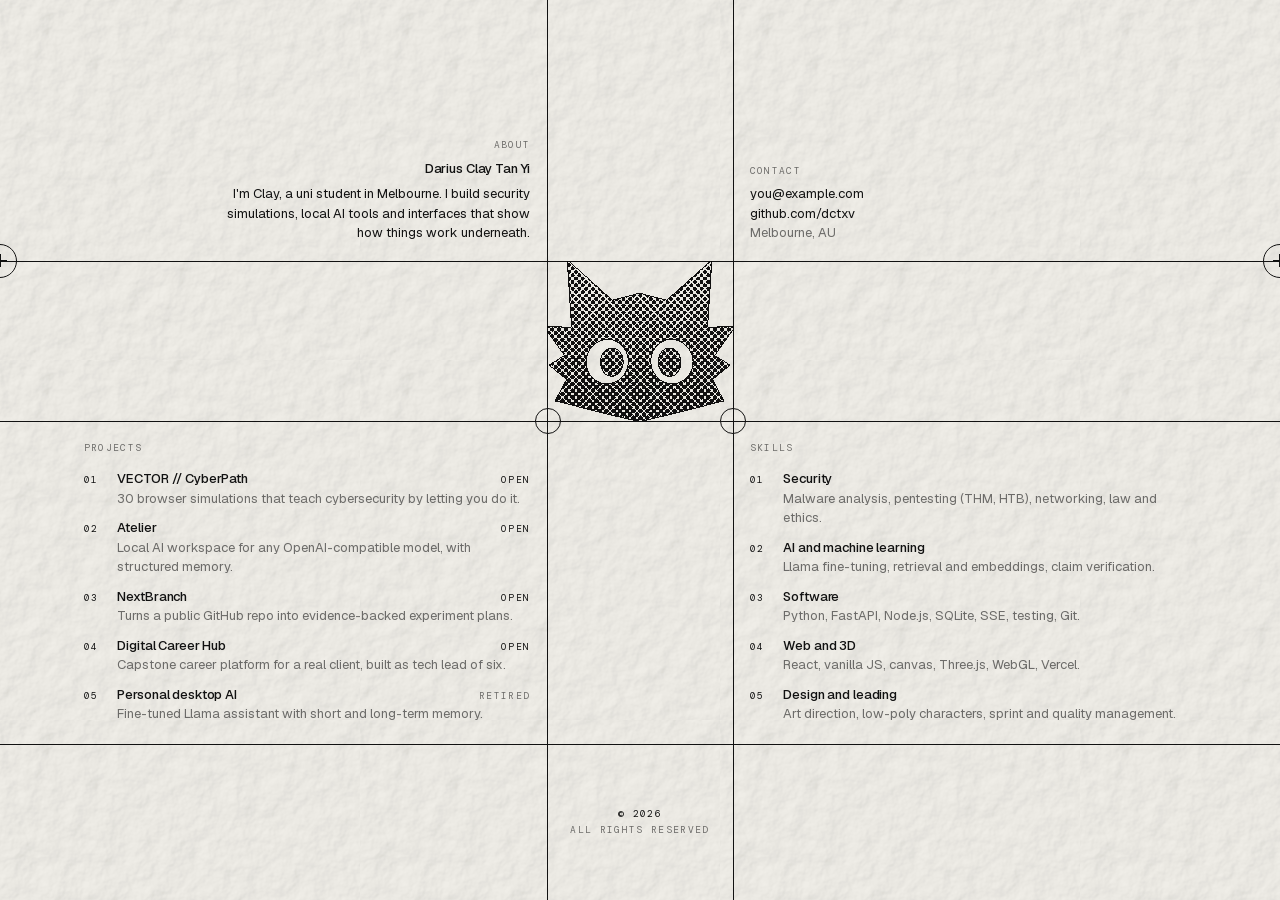
==== index.html @ ef02296e "Print Urchi as a flat halftone Swaps the worn ink filter for a 45 degree dot screen fixed to the pap" ====
<!doctype html>
<html lang="en">
<head>
  <meta charset="utf-8">
  <meta name="viewport" content="width=device-width, initial-scale=1">
  <title>Clay Tan / Index</title>
  <meta name="description" content="Darius Clay Tan Yi. Uni student in Melbourne building security simulations, local AI tools and interfaces.">
  <meta name="theme-color" content="#f1efe9">
  <link rel="icon" href="data:image/svg+xml,%3Csvg xmlns='http://www.w3.org/2000/svg' viewBox='0 0 32 32'%3E%3Crect width='32' height='32' fill='%23f1efe9'/%3E%3Ccircle cx='16' cy='16' r='9' fill='none' stroke='%23111' stroke-width='1.5'/%3E%3Cpath d='M16 2v28M2 16h28' stroke='%23111' stroke-width='1.5'/%3E%3C/svg%3E">
  <link rel="preload" href="assets/fonts/geist.woff2" as="font" type="font/woff2" crossorigin>
  <link rel="preload" href="assets/fonts/dm-mono-400.woff2" as="font" type="font/woff2" crossorigin>
  <link rel="stylesheet" href="styles.css">
  <script src="main.js" defer></script>
  <script src="urchi.js" type="module"></script>
</head>
<body>
  <main class="sheet">

    <!-- Hairlines and markers, mirrored around the centre column -->
    <div class="ln ln-v v1" aria-hidden="true"></div>
    <div class="ln ln-v v2" aria-hidden="true"></div>
    <div class="ln ln-h h1" aria-hidden="true"></div>
    <div class="ln ln-h h2" aria-hidden="true"></div>
    <div class="ln ln-h h3" aria-hidden="true"></div>
    <span class="mk mk-p p1" aria-hidden="true"></span>
    <span class="mk mk-p p2" aria-hidden="true"></span>
    <span class="mk mk-x x1" aria-hidden="true"></span>
    <span class="mk mk-x x2" aria-hidden="true"></span>

    <header class="cell top-l">
      <p class="lbl dim">About</p>
      <h1 class="name">Darius Clay Tan Yi</h1>
      <!-- PLACEHOLDER COPY: replace with the final intro -->
      <p class="text">I'm Clay, a uni student in Melbourne. I build security simulations, local AI tools and interfaces that show how things work underneath.</p>
    </header>

    <nav class="cell top-r" aria-label="Contact">
      <p class="lbl dim">Contact</p>
      <ul>
        <!-- PLACEHOLDER: swap in your public email -->
        <li><a href="mailto:you@example.com" data-target="MAIL_TO">you@example.com</a></li>
        <li><a href="https://github.com/dctxv" target="_blank" rel="noopener" data-target="OPEN_LINK">github.com/dctxv</a></li>
        <li class="dim">Melbourne, AU</li>
      </ul>
    </nav>

    <!-- Urchi is drawn into .head by urchi.js -->
    <figure class="cell fig">
      <div class="frame"><div class="head"></div></div>
    </figure>

    <section class="cell list projects" aria-labelledby="projects-h">
      <h2 class="lbl dim" id="projects-h">Projects</h2>
      <ol>
        <!-- Links are placeholders until each project has its own URL -->
        <li class="row" data-target="TARGET_01">
          <span class="lbl">01</span>
          <div>
            <p class="row-title">VECTOR // CyberPath <a class="lbl open" href="https://github.com/dctxv" target="_blank" rel="noopener" data-target="OPEN_LINK">Open<span class="sr"> VECTOR // CyberPath</span></a></p>
            <p class="dim">30 browser simulations that teach cybersecurity by letting you do it.</p>
          </div>
        </li>
        <li class="row" data-target="TARGET_02">
          <span class="lbl">02</span>
          <div>
            <p class="row-title">Atelier <a class="lbl open" href="https://github.com/dctxv" target="_blank" rel="noopener" data-target="OPEN_LINK">Open<span class="sr"> Atelier</span></a></p>
            <p class="dim">Local AI workspace for any OpenAI-compatible model, with structured memory.</p>
          </div>
        </li>
        <li class="row" data-target="TARGET_03">
          <span class="lbl">03</span>
          <div>
            <p class="row-title">NextBranch <a class="lbl open" href="https://github.com/dctxv" target="_blank" rel="noopener" data-target="OPEN_LINK">Open<span class="sr"> NextBranch</span></a></p>
            <p class="dim">Turns a public GitHub repo into evidence-backed experiment plans.</p>
          </div>
        </li>
        <li class="row" data-target="TARGET_04">
          <span class="lbl">04</span>
          <div>
            <p class="row-title">Digital Career Hub <a class="lbl open" href="https://github.com/dctxv" target="_blank" rel="noopener" data-target="OPEN_LINK">Open<span class="sr"> Digital Career Hub</span></a></p>
            <p class="dim">Capstone career platform for a real client, built as tech lead of six.</p>
          </div>
        </li>
        <li class="row" data-target="TARGET_05">
          <span class="lbl">05</span>
          <div>
            <p class="row-title">Personal desktop AI <span class="lbl open dim">Retired</span></p>
            <p class="dim">Fine-tuned Llama assistant with short and long-term memory.</p>
          </div>
        </li>
      </ol>
    </section>

    <section class="cell list skills" aria-labelledby="skills-h">
      <h2 class="lbl dim" id="skills-h">Skills</h2>
      <ol>
        <li class="row"><span class="lbl">01</span><div><p class="row-title">Security</p><p class="dim">Malware analysis, pentesting (THM, HTB), networking, law and ethics.</p></div></li>
        <li class="row"><span class="lbl">02</span><div><p class="row-title">AI and machine learning</p><p class="dim">Llama fine-tuning, retrieval and embeddings, claim verification.</p></div></li>
        <li class="row"><span class="lbl">03</span><div><p class="row-title">Software</p><p class="dim">Python, FastAPI, Node.js, SQLite, SSE, testing, Git.</p></div></li>
        <li class="row"><span class="lbl">04</span><div><p class="row-title">Web and 3D</p><p class="dim">React, vanilla JS, canvas, Three.js, WebGL, Vercel.</p></div></li>
        <li class="row"><span class="lbl">05</span><div><p class="row-title">Design and leading</p><p class="dim">Art direction, low-poly characters, sprint and quality management.</p></div></li>
      </ol>
    </section>

    <footer class="cell foot">
      <p class="lbl">&copy; 2026</p>
      <p class="lbl dim">All rights reserved</p>
    </footer>

  </main>
</body>
</html>
---- styles.css ----
/* Clay Tan / Index. One page, one grid. */

/* Self-hosted, latin subset. Geist is variable, one file covers 400 to 600. */
@font-face {
  font-family: "Geist";
  src: url("assets/fonts/geist.woff2") format("woff2");
  font-weight: 100 900;
  font-display: swap;
}
@font-face {
  font-family: "DM Mono";
  src: url("assets/fonts/dm-mono-400.woff2") format("woff2");
  font-weight: 400;
  font-display: swap;
}

:root {
  --paper: #f1efe9;
  --ink: #111;
  --ink-dim: rgba(17, 17, 17, .58);
  --ink-faint: rgba(17, 17, 17, .3);
  --mono: "DM Mono", ui-monospace, "SFMono-Regular", Menlo, monospace;
  --sans: "Geist", system-ui, -apple-system, "Segoe UI", sans-serif;
  --pad: clamp(14px, 1.3vw, 22px);
  --draw: 600ms;

  /* Paper texture, all generated SVG noise. No image files. */
  --grain: url("data:image/svg+xml,%3Csvg xmlns='http://www.w3.org/2000/svg' width='220' height='220'%3E%3Cfilter id='g'%3E%3CfeTurbulence type='fractalNoise' baseFrequency='.9' numOctaves='2' stitchTiles='stitch'/%3E%3CfeColorMatrix values='0 0 0 0 0 0 0 0 0 0 0 0 0 0 0 1.5 0 0 0 -.6'/%3E%3C/filter%3E%3Crect width='100%25' height='100%25' filter='url(%23g)'/%3E%3C/svg%3E");
  --tooth: url("data:image/svg+xml,%3Csvg xmlns='http://www.w3.org/2000/svg' width='360' height='360'%3E%3Cfilter id='t'%3E%3CfeTurbulence type='fractalNoise' baseFrequency='.045' numOctaves='4' stitchTiles='stitch'/%3E%3CfeDiffuseLighting lighting-color='%23fff' surfaceScale='2.4'%3E%3CfeDistantLight azimuth='225' elevation='58'/%3E%3C/feDiffuseLighting%3E%3C/filter%3E%3Crect width='100%25' height='100%25' filter='url(%23t)'/%3E%3C/svg%3E");
}

*, *::before, *::after { box-sizing: border-box; }
html { -webkit-text-size-adjust: 100%; }
body {
  margin: 0;
  background: var(--paper);
  color: var(--ink);
  font: 400 13px/1.45 var(--sans);
  -webkit-font-smoothing: antialiased;
}
body::before {
  content: "";
  position: fixed;
  inset: 0;
  z-index: 60;
  pointer-events: none;
  background-image: var(--tooth), var(--grain);
  mix-blend-mode: multiply;
  opacity: .42;
}
h1, h2, p, dl, dd, ol, ul, figure { margin: 0; padding: 0; }
ol, ul { list-style: none; }
a { color: inherit; text-decoration: none; }
a:focus-visible { outline: 1px solid var(--ink); outline-offset: 3px; }
.sr { position: absolute; width: 1px; height: 1px; overflow: hidden; clip: rect(0 0 0 0); white-space: nowrap; }

.lbl {
  font: 400 9.5px/1.5 var(--mono);
  letter-spacing: .14em;
  text-transform: uppercase;
}
.dim { color: var(--ink-dim); }

/* ---------- the grid ----------
   Wide | narrow | wide, mirrored around the centre column. Empty paper
   above and below, the mark in the centre band, one content row. */

.sheet {
  position: relative;
  display: grid;
  grid-template-columns: 1fr .34fr 1fr;
  grid-template-rows: minmax(100px, 1fr) auto auto minmax(56px, .6fr);
  grid-template-areas:
    "top-l .    top-r"
    ".     fig  ."
    "proj  .    skills"
    ".     foot .";
  min-height: 100vh;
  min-height: 100dvh;
  overflow-x: clip;
}

.cell { position: relative; min-width: 0; padding: var(--pad); }
.top-l { grid-area: top-l; }
.top-r { grid-area: top-r; }
.fig { grid-area: fig; padding: 0; }
.projects { grid-area: proj; }
.skills { grid-area: skills; }
.foot { grid-area: foot; }

.ln { z-index: 2; pointer-events: none; background: var(--ink); }
.ln-h { grid-column: 1 / -1; height: 1px; align-self: start; transform-origin: left; }
.ln-v { grid-row: 1 / -1; width: 1px; justify-self: start; transform-origin: top; }
.v1 { grid-column: 2; }
.v2 { grid-column: 3; }
.h1 { grid-row: 2; }
.h2 { grid-row: 3; }
.h3 { grid-row: 4; }

.mk { position: relative; z-index: 3; pointer-events: none; align-self: start; }
/* Circle-plus, half off each page edge on the line above the mark */
.mk-p {
  width: 34px; height: 34px;
  margin-top: -17px;
  border: 1px solid var(--ink);
  border-radius: 50%;
  grid-row: 2;
}
.mk-p::before, .mk-p::after {
  content: "";
  position: absolute;
  inset: 0;
  margin: auto;
  background: var(--ink);
}
.mk-p::before { width: 13px; height: 1px; }
.mk-p::after { width: 1px; height: 13px; }
.p1 { grid-column: 1; justify-self: start; margin-left: -17px; }
.p2 { grid-column: 3; justify-self: end; margin-right: -17px; }
/* Crosshair circles where the line under the mark meets the centre lines */
.mk-x {
  width: 26px; height: 26px;
  margin: -13px 0 0 -12.5px;
  border: 1px solid var(--ink);
  border-radius: 50%;
  grid-row: 3;
  justify-self: start;
}
.x1 { grid-column: 2; }
.x2 { grid-column: 3; }

/* ---------- type: two sizes ---------- */

.text, .name, .top-r li, .row p { font-size: 13px; line-height: 1.5; }
.name, .row-title { font-weight: 500; letter-spacing: -.01em; }

/* ---------- top: mirrored blocks hugging the centre lines ---------- */

.top-l, .top-r { align-self: end; display: grid; gap: 6px; padding-bottom: 18px; }
.top-l { justify-items: end; text-align: right; }
.top-l .text { max-width: 34ch; }
.top-r ul { display: grid; gap: 0; }
.top-r a, .open { background: linear-gradient(currentColor, currentColor) left bottom / 0 1px no-repeat; transition: background-size .2s; }
.top-r a:hover, .open:hover { background-size: 100% 1px; }

/* ---------- Urchi ---------- */

/* .head is the head's own bounds (1012 x 871.5 mesh units): the cell itself, so the head
   touches the lines and gets cut off by them when it tilts or turns, like a print. */
.head { position: relative; aspect-ratio: 1012 / 871.5; overflow: hidden; }
.urchi {
  position: absolute;
  z-index: 3;
  left: -19.293%;
  top: -27.309%;
  width: 138.587%;
  height: 141.136%;
  pointer-events: none;
  /* Printed, not pasted: the halftone is multiplied onto the paper */
  mix-blend-mode: multiply;
}

/* ---------- projects and skills: identical structure ---------- */

.list { width: min(100%, 480px); padding-top: 20px; padding-bottom: 20px; display: grid; align-content: start; gap: 14px; }
.projects { justify-self: end; }
.skills { justify-self: start; }
.list ol { display: grid; gap: 10px; }
.row { display: grid; grid-template-columns: 2.6em 1fr; align-items: baseline; }
.row-title { display: flex; justify-content: space-between; align-items: baseline; gap: 12px; }
.open { flex: none; }

.foot { display: grid; justify-items: center; align-content: center; gap: 2px; text-align: center; }

/* ---------- motion: hairlines draw in once ---------- */

@media (prefers-reduced-motion: no-preference) {
  .ln-h { animation: draw-x var(--draw) cubic-bezier(.65, 0, .25, 1) both; }
  .ln-v { animation: draw-y var(--draw) cubic-bezier(.65, 0, .25, 1) both; }
  .h2 { animation-delay: 60ms; }
  .h3 { animation-delay: 120ms; }
  .mk { animation: fade 240ms ease-out both; animation-delay: calc(var(--draw) - 80ms); }
}
@media (prefers-reduced-motion: reduce) {
  .top-r a, .open { transition: none; }
}
@keyframes draw-x { from { transform: scaleX(0); } }
@keyframes draw-y { from { transform: scaleY(0); } }
@keyframes fade { from { opacity: 0; } }

/* ---------- custom cursor + tracking box (built in main.js) ---------- */

html.has-cursor, html.has-cursor * { cursor: none !important; }

.cur { position: fixed; inset: 0; z-index: 90; pointer-events: none; opacity: 0; }
.cur.on { opacity: 1; }
.cur-h, .cur-v { position: absolute; left: 0; top: 0; background: var(--ink-faint); }
.cur-h { width: 100%; height: 1px; }
.cur-v { width: 1px; height: 100%; }
.cur-h.lock, .cur-v.lock { background: var(--ink); }
.cur-ring {
  position: absolute;
  left: -6px; top: -6px;
  width: 13px; height: 13px;
  border: 1px solid var(--ink);
  border-radius: 50%;
}
.cur-lbl {
  position: absolute;
  left: 12px; top: 12px;
  font: 400 8.5px/1 var(--mono);
  letter-spacing: .12em;
  white-space: nowrap;
  color: var(--ink);
  padding: 3px 4px 2px;
  background: var(--paper);
}

.track {
  position: fixed;
  left: 0; top: 0;
  z-index: 80;
  pointer-events: none;
  border: 1px solid var(--ink-faint);
  opacity: 0;
}
.track.on { opacity: 1; }
.track i { position: absolute; width: 7px; height: 7px; border: 0 solid var(--ink); }
.track i:nth-of-type(1) { left: -1px; top: -1px; border-width: 1.5px 0 0 1.5px; }
.track i:nth-of-type(2) { right: -1px; top: -1px; border-width: 1.5px 1.5px 0 0; }
.track i:nth-of-type(3) { left: -1px; bottom: -1px; border-width: 0 0 1.5px 1.5px; }
.track i:nth-of-type(4) { right: -1px; bottom: -1px; border-width: 0 1.5px 1.5px 0; }
.track-lbl {
  position: absolute;
  left: -1px; bottom: 100%;
  margin-bottom: 3px;
  padding: 2px 4px 1px;
  font: 400 8.5px/1.2 var(--mono);
  letter-spacing: .12em;
  white-space: nowrap;
  background: var(--ink);
  color: var(--paper);
}
@media (prefers-reduced-motion: no-preference) {
  .track { transition: transform 170ms cubic-bezier(.3, .7, .2, 1), width 170ms cubic-bezier(.3, .7, .2, 1), height 170ms cubic-bezier(.3, .7, .2, 1), opacity 120ms; }
  .track.jump { transition: opacity 120ms; }
}

/* ---------- small screens: one column ---------- */

@media (max-width: 899px) {
  .sheet {
    grid-template-columns: 1fr;
    grid-template-rows: none;
    grid-template-areas: "top-l" "top-r" "fig" "proj" "skills" "foot";
    min-height: 0;
  }
  .ln, .mk { display: none; }
  .cell { border-bottom: 1px solid var(--ink); }
  .top-l { padding-top: 48px; justify-items: start; text-align: left; }
  .top-r { padding-top: 18px; }
  /* The centre column survives as a framed strip around Urchi */
  .frame {
    width: 56%;
    max-width: 360px;
    margin: 0 auto;
    border: solid var(--ink);
    border-width: 0 1px;
  }
  .list { width: auto; justify-self: stretch; padding-top: 24px; padding-bottom: 28px; }
  .foot { border-bottom: 0; padding: 28px var(--pad) 36px; }
}

/* ---------- short desktop screens: tighter rhythm, same layout ---------- */

@media (min-width: 900px) and (max-height: 800px) {
  .sheet { grid-template-rows: minmax(84px, 1fr) auto auto minmax(48px, .6fr); }
  .top-l, .top-r { padding-bottom: 14px; }
  .list { padding-top: 14px; padding-bottom: 14px; gap: 10px; }
  .list ol { gap: 7px; }
}
@media (min-width: 900px) and (max-width: 1199px) {
  .sheet { grid-template-columns: 1fr .29fr 1fr; }
}
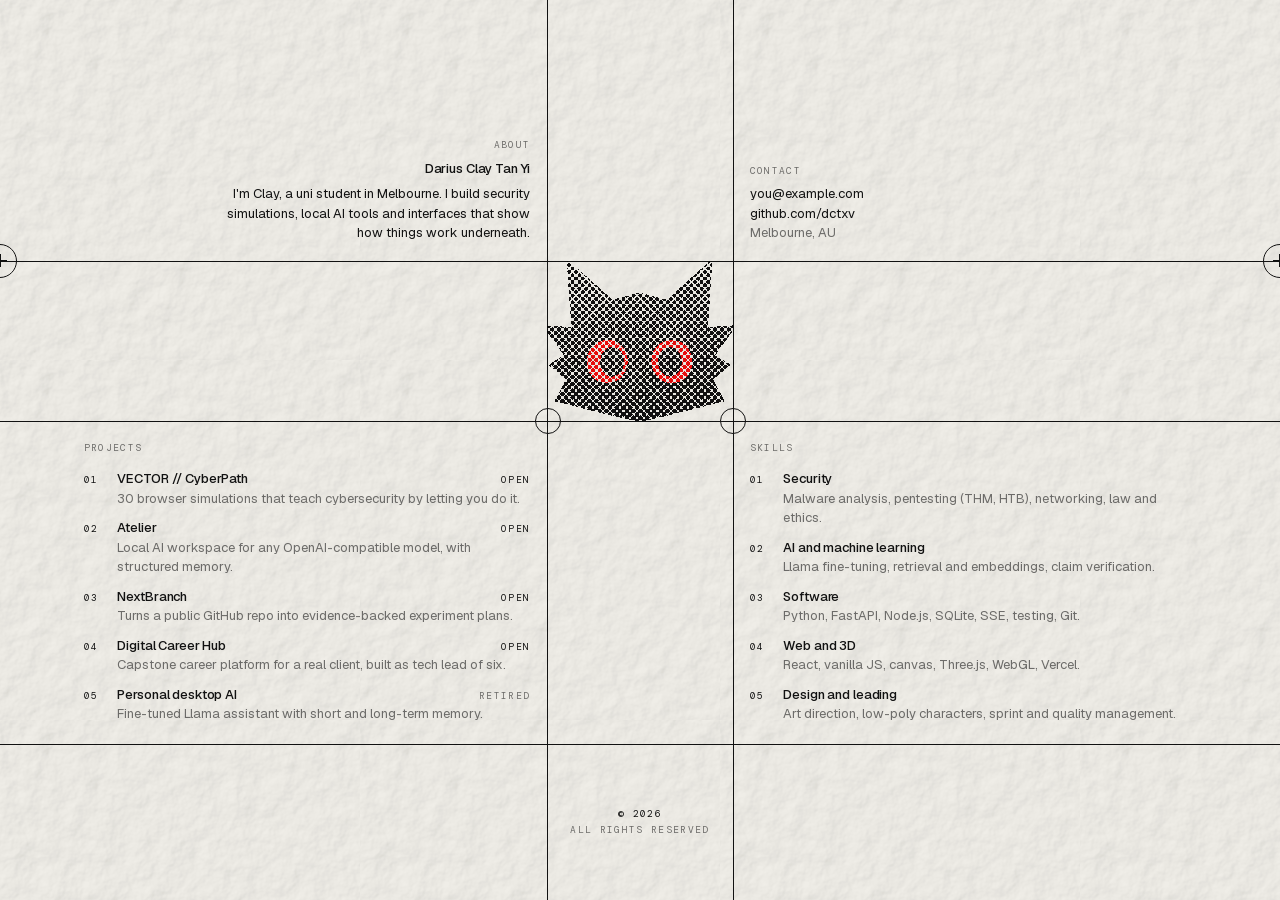
==== commit 04a812af: "Print the night edition when it is dark in Melbourne Sunrise and sunset for Melbourne decide the pri" ====
--- a/index.html
+++ b/index.html
@@ -6,6 +6,36 @@
   <title>Clay Tan / Index</title>
   <meta name="description" content="Darius Clay Tan Yi. Uni student in Melbourne building security simulations, local AI tools and interfaces.">
   <meta name="theme-color" content="#f1efe9">
+  <script>
+    // The sheet is printed where Clay lives: between sunset and sunrise in Melbourne it is the
+    // night print. ?night or ?day forces one. Runs before the stylesheet so there is no flash;
+    // main.js asks again every minute.
+    window.melbourne = function () {
+      var now = new Date(), p = {};
+      try {
+        new Intl.DateTimeFormat("en-AU", { timeZone: "Australia/Melbourne", year: "numeric", month: "numeric",
+          day: "numeric", hour: "numeric", minute: "numeric", hourCycle: "h23" })
+          .formatToParts(now).forEach(function (x) { p[x.type] = +x.value; });
+      } catch (e) {
+        p = { year: now.getFullYear(), month: now.getMonth() + 1, day: now.getDate(), hour: now.getHours(), minute: now.getMinutes() };
+      }
+      // NOAA's sunrise and sunset for -37.81, 144.96, in minutes from UTC midnight of Melbourne's date
+      var rad = Math.PI / 180, lat = -37.81 * rad, lon = 144.96, c = Math.cos, s = Math.sin;
+      var day0 = Date.UTC(p.year, p.month - 1, p.day);
+      var g = 2 * Math.PI / 365 * ((day0 - Date.UTC(p.year, 0, 0)) / 864e5 - 1);
+      var eq = 229.18 * (0.000075 + 0.001868 * c(g) - 0.032077 * s(g) - 0.014615 * c(2 * g) - 0.040849 * s(2 * g));
+      var dec = 0.006918 - 0.399912 * c(g) + 0.070257 * s(g) - 0.006758 * c(2 * g) + 0.000907 * s(2 * g)
+        - 0.002697 * c(3 * g) + 0.00148 * s(3 * g);
+      var ha = Math.acos(c(90.833 * rad) / (c(lat) * c(dec)) - Math.tan(lat) * Math.tan(dec)) / rad;
+      var mins = (now - day0) / 6e4;
+      var night = mins < 720 - 4 * (lon + ha) - eq || mins > 720 - 4 * (lon - ha) - eq;
+      if (/[?&]night\b/.test(location.search)) night = true;
+      if (/[?&]day\b/.test(location.search)) night = false;
+      var two = function (n) { return (n < 10 ? "0" : "") + n; };
+      return { night: night, time: two(p.hour % 24) + ":" + two(p.minute) };
+    };
+    document.documentElement.dataset.time = window.melbourne().night ? "night" : "day";
+  </script>
   <link rel="icon" href="data:image/svg+xml,%3Csvg xmlns='http://www.w3.org/2000/svg' viewBox='0 0 32 32'%3E%3Crect width='32' height='32' fill='%23f1efe9'/%3E%3Ccircle cx='16' cy='16' r='9' fill='none' stroke='%23111' stroke-width='1.5'/%3E%3Cpath d='M16 2v28M2 16h28' stroke='%23111' stroke-width='1.5'/%3E%3C/svg%3E">
   <link rel="preload" href="assets/fonts/geist.woff2" as="font" type="font/woff2" crossorigin>
   <link rel="preload" href="assets/fonts/dm-mono-400.woff2" as="font" type="font/woff2" crossorigin>
--- a/styles.css
+++ b/styles.css
@@ -19,15 +19,33 @@
   --ink: #111;
   --ink-dim: rgba(17, 17, 17, .58);
   --ink-faint: rgba(17, 17, 17, .3);
+  /* The second ink: Urchi's iris, set per visit by urchi.js. Only the cursor ring and the
+     tracking label borrow it. */
+  --spot: #fd0c0d;
   --mono: "DM Mono", ui-monospace, "SFMono-Regular", Menlo, monospace;
   --sans: "Geist", system-ui, -apple-system, "Segoe UI", sans-serif;
   --pad: clamp(14px, 1.3vw, 22px);
   --draw: 600ms;
+  --grain-blend: multiply;
+  --grain-opacity: .42;
 
   /* Paper texture, all generated SVG noise. No image files. */
   --grain: url("data:image/svg+xml,%3Csvg xmlns='http://www.w3.org/2000/svg' width='220' height='220'%3E%3Cfilter id='g'%3E%3CfeTurbulence type='fractalNoise' baseFrequency='.9' numOctaves='2' stitchTiles='stitch'/%3E%3CfeColorMatrix values='0 0 0 0 0 0 0 0 0 0 0 0 0 0 0 1.5 0 0 0 -.6'/%3E%3C/filter%3E%3Crect width='100%25' height='100%25' filter='url(%23g)'/%3E%3C/svg%3E");
   --tooth: url("data:image/svg+xml,%3Csvg xmlns='http://www.w3.org/2000/svg' width='360' height='360'%3E%3Cfilter id='t'%3E%3CfeTurbulence type='fractalNoise' baseFrequency='.045' numOctaves='4' stitchTiles='stitch'/%3E%3CfeDiffuseLighting lighting-color='%23fff' surfaceScale='2.4'%3E%3CfeDistantLight azimuth='225' elevation='58'/%3E%3C/feDiffuseLighting%3E%3C/filter%3E%3Crect width='100%25' height='100%25' filter='url(%23t)'/%3E%3C/svg%3E");
 }
+
+/* The night print: the same sheet with the inks swapped, set from Melbourne's sky (index.html).
+   Multiply vanishes on dark paper, so the grain screens on instead, pressed down so only the
+   tooth's highlights lift. The spot ink stays as it is. */
+:root[data-time="night"] {
+  --paper: #121211;
+  --ink: #f1efe9;
+  --ink-dim: rgba(241, 239, 233, .58);
+  --ink-faint: rgba(241, 239, 233, .3);
+  --grain-blend: screen;
+  --grain-opacity: .22;
+}
+:root[data-time="night"] body::before { filter: brightness(.4) contrast(3); }
 
 *, *::before, *::after { box-sizing: border-box; }
 html { -webkit-text-size-adjust: 100%; }
@@ -45,8 +63,8 @@
   z-index: 60;
   pointer-events: none;
   background-image: var(--tooth), var(--grain);
-  mix-blend-mode: multiply;
-  opacity: .42;
+  mix-blend-mode: var(--grain-blend);
+  opacity: var(--grain-opacity);
 }
 h1, h2, p, dl, dd, ol, ul, figure { margin: 0; padding: 0; }
 ol, ul { list-style: none; }
@@ -156,9 +174,10 @@
   width: 138.587%;
   height: 141.136%;
   pointer-events: none;
-  /* Printed, not pasted: the halftone is multiplied onto the paper */
+  /* Printed, not pasted: the halftone is multiplied onto light paper, screened onto dark */
   mix-blend-mode: multiply;
 }
+:root[data-time="night"] .urchi { mix-blend-mode: screen; }
 
 /* ---------- projects and skills: identical structure ---------- */
 
@@ -194,20 +213,27 @@
 
 .cur { position: fixed; inset: 0; z-index: 90; pointer-events: none; opacity: 0; }
 .cur.on { opacity: 1; }
-.cur-h, .cur-v { position: absolute; left: 0; top: 0; background: var(--ink-faint); }
-.cur-h { width: 100%; height: 1px; }
-.cur-v { width: 1px; height: 100%; }
-.cur-h.lock, .cur-v.lock { background: var(--ink); }
+/* A reticle: four short ticks around the ring, 4px clear of it. The pair parallel to a
+   hairline turns full ink when the pointer locks onto it. */
+.cur-ticks { position: absolute; left: 0; top: 0; }
+.cur-ticks i { position: absolute; background: var(--ink-faint); }
+.cur-ticks i:nth-child(-n+2) { top: -.5px; width: 10px; height: 1px; }
+.cur-ticks i:nth-child(n+3) { left: -.5px; width: 1px; height: 10px; }
+.cur-ticks i:nth-child(1) { left: -20.5px; }
+.cur-ticks i:nth-child(2) { left: 10.5px; }
+.cur-ticks i:nth-child(3) { top: -20.5px; }
+.cur-ticks i:nth-child(4) { top: 10.5px; }
+.cur-ticks.lock-y i:nth-child(-n+2), .cur-ticks.lock-x i:nth-child(n+3) { background: var(--ink); }
 .cur-ring {
   position: absolute;
-  left: -6px; top: -6px;
+  left: -6.5px; top: -6.5px;
   width: 13px; height: 13px;
-  border: 1px solid var(--ink);
+  border: 1px solid var(--spot);
   border-radius: 50%;
 }
 .cur-lbl {
   position: absolute;
-  left: 12px; top: 12px;
+  left: 0; top: 0;
   font: 400 8.5px/1 var(--mono);
   letter-spacing: .12em;
   white-space: nowrap;
@@ -238,7 +264,7 @@
   font: 400 8.5px/1.2 var(--mono);
   letter-spacing: .12em;
   white-space: nowrap;
-  background: var(--ink);
+  background: var(--spot);
   color: var(--paper);
 }
 @media (prefers-reduced-motion: no-preference) {
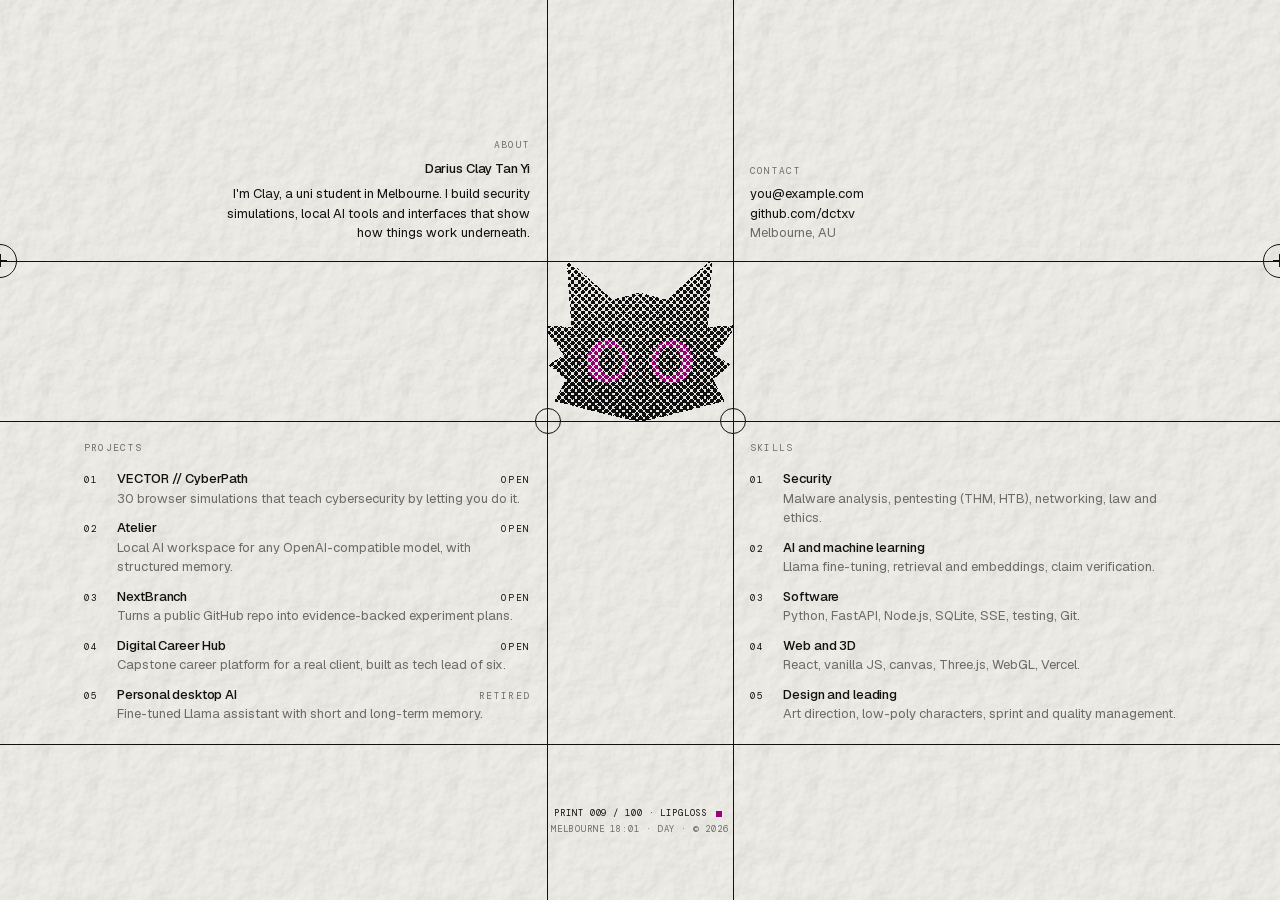
==== commit e48a753d: "Stamp each visit as a numbered print The footer names the colourway this visit printed, numbered out" ====
--- a/index.html
+++ b/index.html
@@ -132,9 +132,10 @@
       </ol>
     </section>
 
+    <!-- The edition: which of the colourways this visit printed, and when. Filled in by urchi.js and main.js. -->
     <footer class="cell foot">
-      <p class="lbl">&copy; 2026</p>
-      <p class="lbl dim">All rights reserved</p>
+      <p class="lbl stamp"><span class="stamp-print">Print --- / 100</span><button class="swatch" type="button" aria-label="Reprint with another colourway" data-target="REPRINT"></button></p>
+      <p class="lbl dim stamp-time">Melbourne &middot; &copy; 2026</p>
     </footer>
 
   </main>
--- a/styles.css
+++ b/styles.css
@@ -189,7 +189,21 @@
 .row-title { display: flex; justify-content: space-between; align-items: baseline; gap: 12px; }
 .open { flex: none; }
 
-.foot { display: grid; justify-items: center; align-content: center; gap: 2px; text-align: center; }
+.foot { display: grid; align-content: center; gap: 2px; padding-left: 4px; padding-right: 4px; text-align: center; }
+/* A touch tighter than the other labels so the whole stamp fits the narrow centre cell */
+.foot .lbl { font-size: 9px; letter-spacing: .1em; white-space: nowrap; overflow: hidden; }
+/* The swatch is the spot ink itself, and a button: it reprints with a fresh colourway */
+.swatch {
+  display: inline-block;
+  width: 14px; height: 14px;
+  margin: -4px 0 -3px 4px;
+  padding: 0;
+  border: 0;
+  background: none;
+  vertical-align: middle;
+  cursor: pointer;
+}
+.swatch::before { content: ""; display: block; width: 6px; height: 6px; margin: auto; background: var(--spot); }
 
 /* ---------- motion: hairlines draw in once ---------- */
 
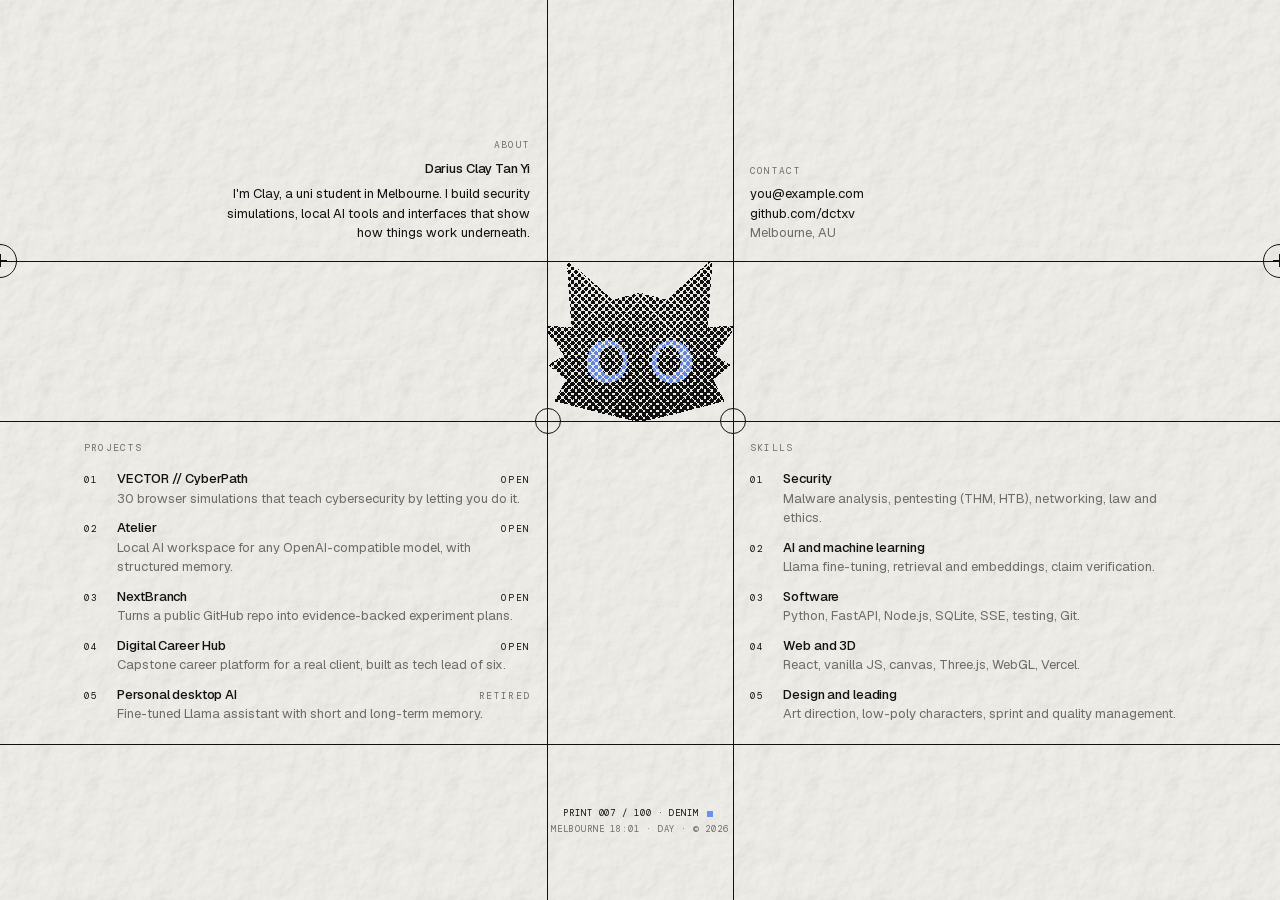
==== commit 2d7fe067: "Annotate the print when you look at Urchi Hovering or focusing the head reads anchors off the print " ====
--- a/index.html
+++ b/index.html
@@ -75,7 +75,7 @@
     </nav>
 
     <!-- Urchi is drawn into .head by urchi.js -->
-    <figure class="cell fig">
+    <figure class="cell fig" data-target="URCHI // HEAD">
       <div class="frame"><div class="head"></div></div>
     </figure>
 
--- a/styles.css
+++ b/styles.css
@@ -27,7 +27,7 @@
   --pad: clamp(14px, 1.3vw, 22px);
   --draw: 600ms;
   --grain-blend: multiply;
-  --grain-opacity: .42;
+  --grain-opacity: .32;
 
   /* Paper texture, all generated SVG noise. No image files. */
   --grain: url("data:image/svg+xml,%3Csvg xmlns='http://www.w3.org/2000/svg' width='220' height='220'%3E%3Cfilter id='g'%3E%3CfeTurbulence type='fractalNoise' baseFrequency='.9' numOctaves='2' stitchTiles='stitch'/%3E%3CfeColorMatrix values='0 0 0 0 0 0 0 0 0 0 0 0 0 0 0 1.5 0 0 0 -.6'/%3E%3C/filter%3E%3Crect width='100%25' height='100%25' filter='url(%23g)'/%3E%3C/svg%3E");
@@ -43,7 +43,7 @@
   --ink-dim: rgba(241, 239, 233, .58);
   --ink-faint: rgba(241, 239, 233, .3);
   --grain-blend: screen;
-  --grain-opacity: .22;
+  --grain-opacity: .17;
 }
 :root[data-time="night"] body::before { filter: brightness(.4) contrast(3); }
 
@@ -178,6 +178,23 @@
   mix-blend-mode: multiply;
 }
 :root[data-time="night"] .urchi { mix-blend-mode: screen; }
+/* The spot plate lands a beat after the black, a hair off register, and is pulled in once */
+@media (prefers-reduced-motion: no-preference) {
+  .plate-spot { animation: plate-in 0s 250ms both, register 400ms cubic-bezier(.65, 0, .25, 1) 250ms both; }
+}
+@keyframes plate-in { from { opacity: 0; } }
+.plate-ink:focus-visible { outline: none; }   /* the tracking box marks it instead */
+
+/* The specimen plate: leaders, dots and labels annotating the print (urchi.js) */
+.specimen { position: absolute; inset: 0; z-index: 4; pointer-events: none; opacity: 0; transition: opacity 200ms; }
+.specimen.on { opacity: 1; }
+.specimen svg { position: absolute; inset: 0; width: 100%; height: 100%; overflow: visible; }
+.specimen line { stroke: var(--ink-faint); stroke-width: 1; }
+.specimen circle { fill: var(--ink); }
+.spec-lbl { position: absolute; left: 0; top: 0; white-space: nowrap; }
+@media (prefers-reduced-motion: reduce) { .specimen { transition: none; } }
+@media (max-width: 899px) { .specimen { display: none; } }
+@keyframes register { from { transform: translate(2px, 1px); } }
 
 /* ---------- projects and skills: identical structure ---------- */
 
@@ -280,6 +297,16 @@
   white-space: nowrap;
   background: var(--spot);
   color: var(--paper);
+}
+/* The spot colour lives in Urchi's eyes: while they are shut (urchi.js sets data-blink) the three
+   places that borrow it dim with them, quickly in and slower back out */
+.cur-ring, .track-lbl, .swatch::before { transition: opacity 160ms; }
+:root[data-blink] .cur-ring, :root[data-blink] .track-lbl, :root[data-blink] .swatch::before {
+  opacity: .35;
+  transition-duration: 80ms;
+}
+@media (prefers-reduced-motion: reduce) {
+  .cur-ring, .track-lbl, .swatch::before { transition: none; }
 }
 @media (prefers-reduced-motion: no-preference) {
   .track { transition: transform 170ms cubic-bezier(.3, .7, .2, 1), width 170ms cubic-bezier(.3, .7, .2, 1), height 170ms cubic-bezier(.3, .7, .2, 1), opacity 120ms; }
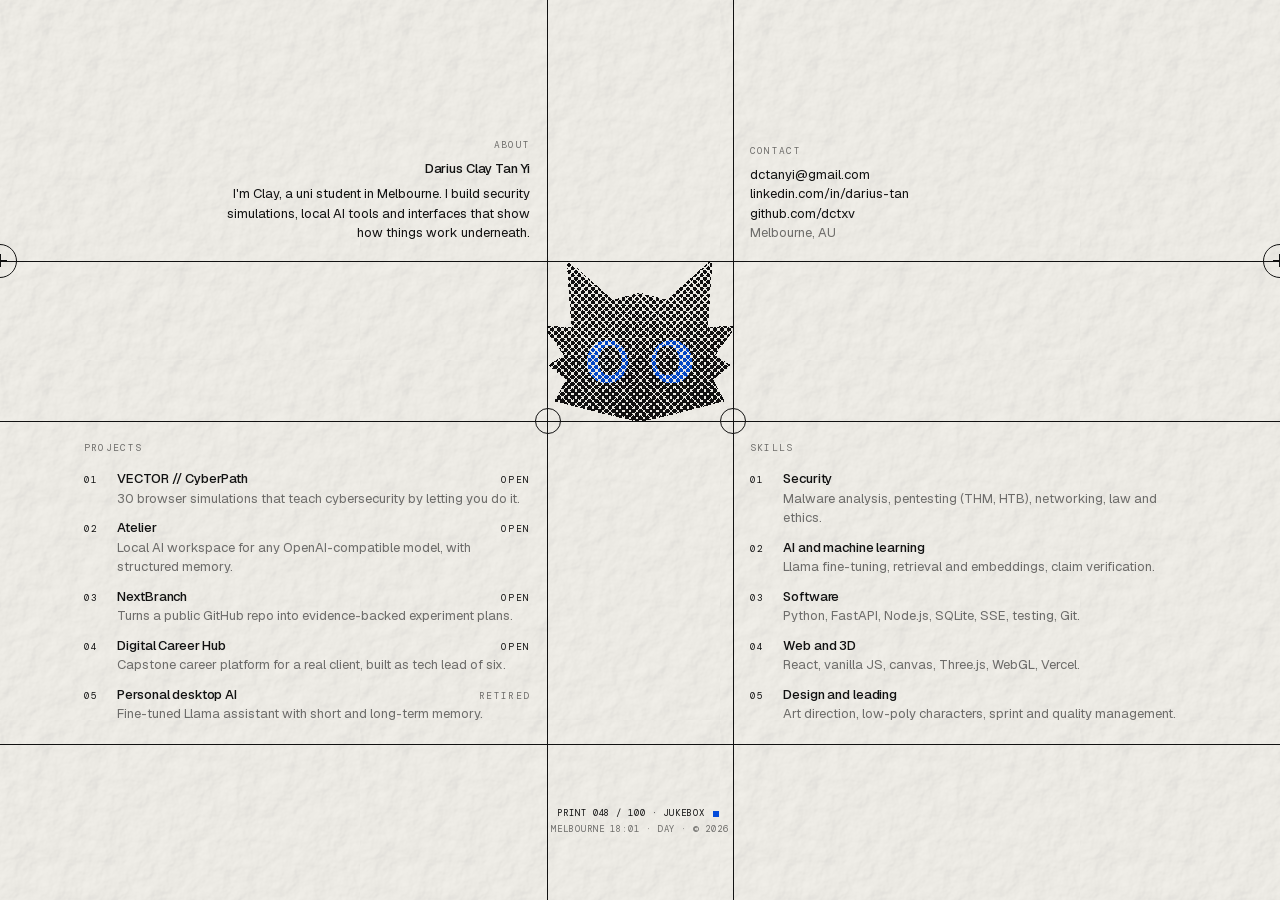
==== commit 7b40d725: "Add the real email and LinkedIn to Contact" ====
--- a/index.html
+++ b/index.html
@@ -67,8 +67,8 @@
     <nav class="cell top-r" aria-label="Contact">
       <p class="lbl dim">Contact</p>
       <ul>
-        <!-- PLACEHOLDER: swap in your public email -->
-        <li><a href="mailto:you@example.com" data-target="MAIL_TO">you@example.com</a></li>
+        <li><a href="mailto:dctanyi@gmail.com" data-target="MAIL_TO">dctanyi@gmail.com</a></li>
+        <li><a href="https://www.linkedin.com/in/darius-tan-4b40a8382/" target="_blank" rel="noopener" data-target="OPEN_LINK">linkedin.com/in/darius-tan</a></li>
         <li><a href="https://github.com/dctxv" target="_blank" rel="noopener" data-target="OPEN_LINK">github.com/dctxv</a></li>
         <li class="dim">Melbourne, AU</li>
       </ul>
--- a/styles.css
+++ b/styles.css
@@ -19,8 +19,8 @@
   --ink: #111;
   --ink-dim: rgba(17, 17, 17, .58);
   --ink-faint: rgba(17, 17, 17, .3);
-  /* The second ink: Urchi's iris, set per visit by urchi.js. Only the cursor ring and the
-     tracking label borrow it. */
+  /* The second ink: Urchi's iris, set per visit by urchi.js. Only the tracking label and the
+     footer swatch borrow it. */
   --spot: #fd0c0d;
   --mono: "DM Mono", ui-monospace, "SFMono-Regular", Menlo, monospace;
   --sans: "Geist", system-ui, -apple-system, "Segoe UI", sans-serif;
@@ -43,7 +43,7 @@
   --ink-dim: rgba(241, 239, 233, .58);
   --ink-faint: rgba(241, 239, 233, .3);
   --grain-blend: screen;
-  --grain-opacity: .17;
+  --grain-opacity: .13;
 }
 :root[data-time="night"] body::before { filter: brightness(.4) contrast(3); }
 
@@ -238,40 +238,7 @@
 @keyframes draw-y { from { transform: scaleY(0); } }
 @keyframes fade { from { opacity: 0; } }
 
-/* ---------- custom cursor + tracking box (built in main.js) ---------- */
-
-html.has-cursor, html.has-cursor * { cursor: none !important; }
-
-.cur { position: fixed; inset: 0; z-index: 90; pointer-events: none; opacity: 0; }
-.cur.on { opacity: 1; }
-/* A reticle: four short ticks around the ring, 4px clear of it. The pair parallel to a
-   hairline turns full ink when the pointer locks onto it. */
-.cur-ticks { position: absolute; left: 0; top: 0; }
-.cur-ticks i { position: absolute; background: var(--ink-faint); }
-.cur-ticks i:nth-child(-n+2) { top: -.5px; width: 10px; height: 1px; }
-.cur-ticks i:nth-child(n+3) { left: -.5px; width: 1px; height: 10px; }
-.cur-ticks i:nth-child(1) { left: -20.5px; }
-.cur-ticks i:nth-child(2) { left: 10.5px; }
-.cur-ticks i:nth-child(3) { top: -20.5px; }
-.cur-ticks i:nth-child(4) { top: 10.5px; }
-.cur-ticks.lock-y i:nth-child(-n+2), .cur-ticks.lock-x i:nth-child(n+3) { background: var(--ink); }
-.cur-ring {
-  position: absolute;
-  left: -6.5px; top: -6.5px;
-  width: 13px; height: 13px;
-  border: 1px solid var(--spot);
-  border-radius: 50%;
-}
-.cur-lbl {
-  position: absolute;
-  left: 0; top: 0;
-  font: 400 8.5px/1 var(--mono);
-  letter-spacing: .12em;
-  white-space: nowrap;
-  color: var(--ink);
-  padding: 3px 4px 2px;
-  background: var(--paper);
-}
+/* ---------- tracking box (built in main.js) ---------- */
 
 .track {
   position: fixed;
@@ -298,15 +265,15 @@
   background: var(--spot);
   color: var(--paper);
 }
-/* The spot colour lives in Urchi's eyes: while they are shut (urchi.js sets data-blink) the three
+/* The spot colour lives in Urchi's eyes: while they are shut (urchi.js sets data-blink) the two
    places that borrow it dim with them, quickly in and slower back out */
-.cur-ring, .track-lbl, .swatch::before { transition: opacity 160ms; }
-:root[data-blink] .cur-ring, :root[data-blink] .track-lbl, :root[data-blink] .swatch::before {
+.track-lbl, .swatch::before { transition: opacity 160ms; }
+:root[data-blink] .track-lbl, :root[data-blink] .swatch::before {
   opacity: .35;
   transition-duration: 80ms;
 }
 @media (prefers-reduced-motion: reduce) {
-  .cur-ring, .track-lbl, .swatch::before { transition: none; }
+  .track-lbl, .swatch::before { transition: none; }
 }
 @media (prefers-reduced-motion: no-preference) {
   .track { transition: transform 170ms cubic-bezier(.3, .7, .2, 1), width 170ms cubic-bezier(.3, .7, .2, 1), height 170ms cubic-bezier(.3, .7, .2, 1), opacity 120ms; }
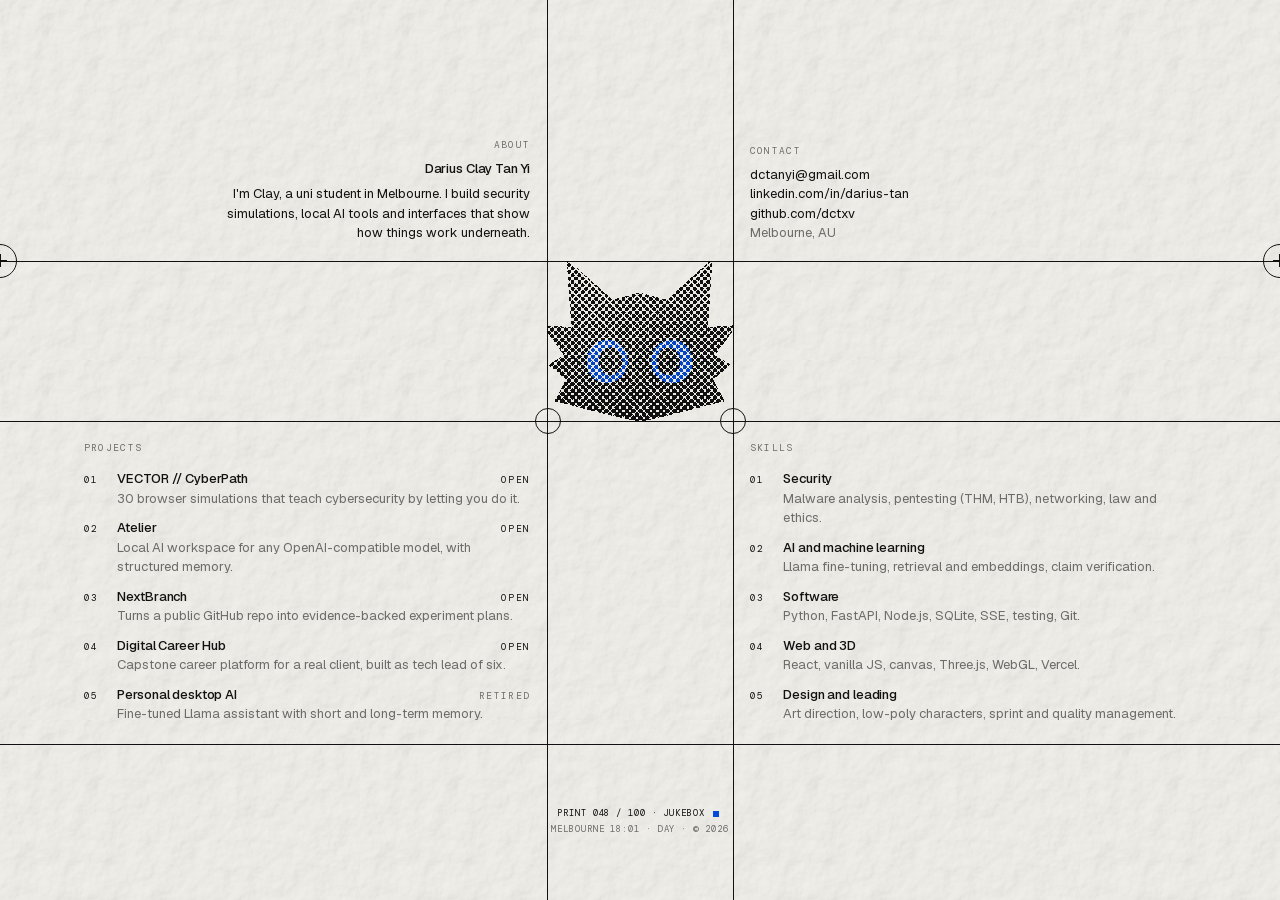
==== commit 21de73e8: "Link VECTOR to its live site" ====
--- a/index.html
+++ b/index.html
@@ -86,7 +86,7 @@
         <li class="row" data-target="TARGET_01">
           <span class="lbl">01</span>
           <div>
-            <p class="row-title">VECTOR // CyberPath <a class="lbl open" href="https://github.com/dctxv" target="_blank" rel="noopener" data-target="OPEN_LINK">Open<span class="sr"> VECTOR // CyberPath</span></a></p>
+            <p class="row-title">VECTOR // CyberPath <a class="lbl open" href="https://dctxv.github.io/VECTOR/" target="_blank" rel="noopener" data-target="OPEN_LINK">Open<span class="sr"> VECTOR // CyberPath</span></a></p>
             <p class="dim">30 browser simulations that teach cybersecurity by letting you do it.</p>
           </div>
         </li>
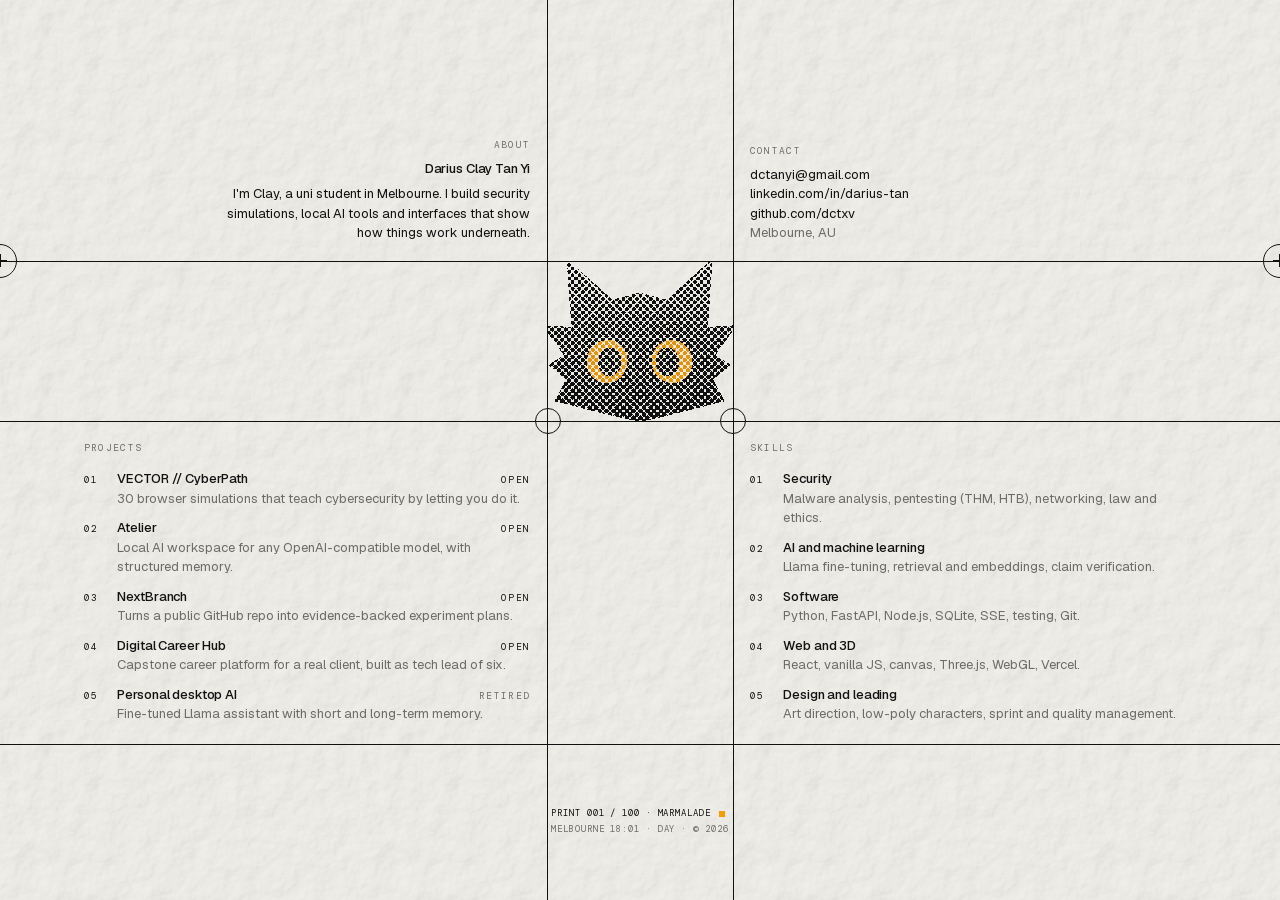
==== commit 0623ae7d: "Add a social preview of the day print" ====
--- a/index.html
+++ b/index.html
@@ -6,6 +6,16 @@
   <title>Clay Tan / Index</title>
   <meta name="description" content="Darius Clay Tan Yi. Uni student in Melbourne building security simulations, local AI tools and interfaces.">
   <meta name="theme-color" content="#f1efe9">
+  <!-- Social preview. The URL is a guess at the Vercel address: change both if the domain differs. -->
+  <meta property="og:type" content="website">
+  <meta property="og:title" content="Darius Clay Tan Yi / Index">
+  <meta property="og:description" content="Uni student in Melbourne building security simulations, local AI tools and interfaces.">
+  <meta property="og:url" content="https://dariustan.vercel.app/">
+  <meta property="og:image" content="https://dariustan.vercel.app/assets/og.png">
+  <meta property="og:image:width" content="1200">
+  <meta property="og:image:height" content="630">
+  <meta property="og:image:alt" content="A paper one-sheet with Urchi, a spiky mascot, printed as a black and red halftone in the centre of a hairline grid.">
+  <meta name="twitter:card" content="summary_large_image">
   <script>
     // The sheet is printed where Clay lives: between sunset and sunrise in Melbourne it is the
     // night print. ?night or ?day forces one. Runs before the stylesheet so there is no flash;
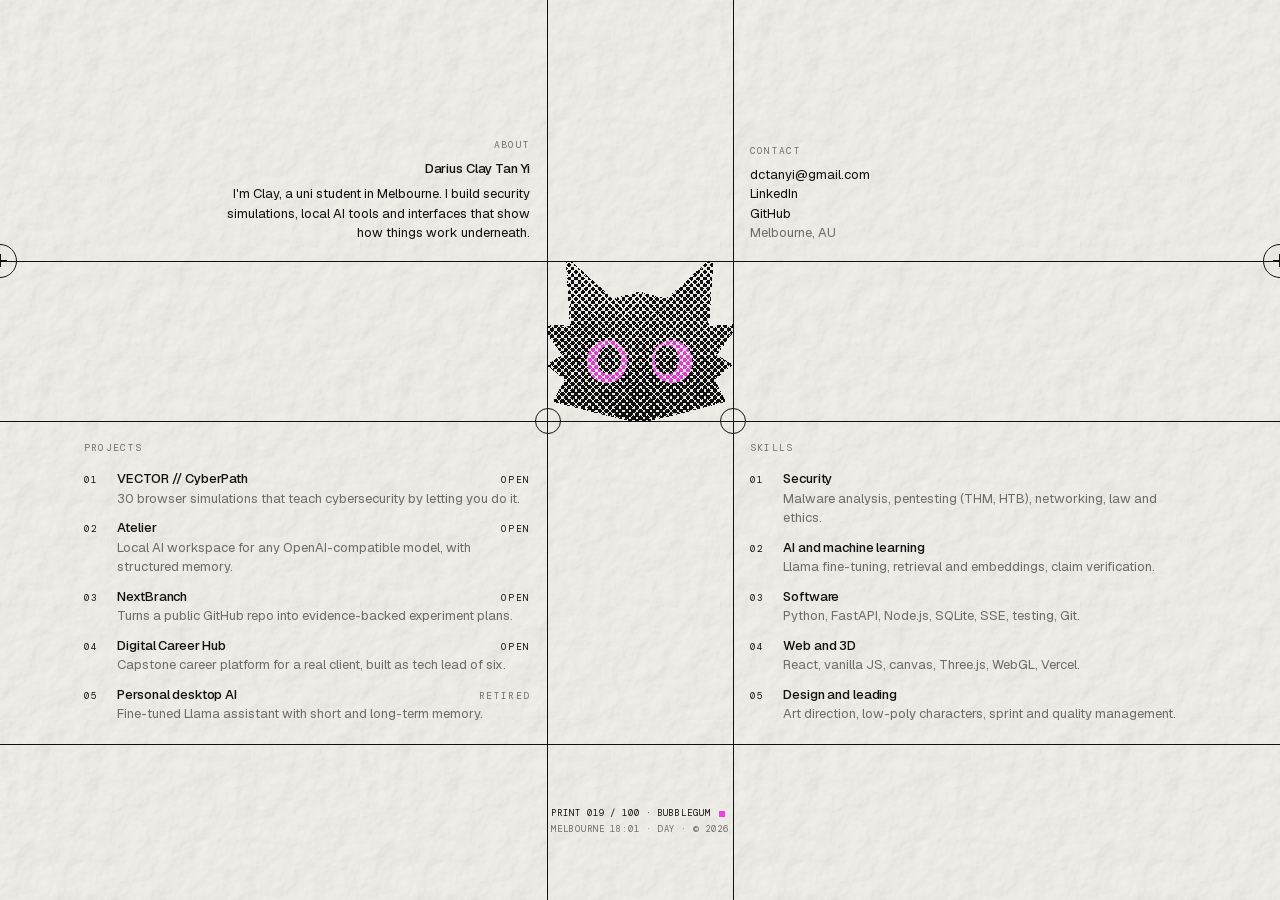
==== commit 06d4d5cf: "Name the links instead of spelling out their URLs" ====
--- a/index.html
+++ b/index.html
@@ -78,8 +78,8 @@
       <p class="lbl dim">Contact</p>
       <ul>
         <li><a href="mailto:dctanyi@gmail.com" data-target="MAIL_TO">dctanyi@gmail.com</a></li>
-        <li><a href="https://www.linkedin.com/in/darius-tan-4b40a8382/" target="_blank" rel="noopener" data-target="OPEN_LINK">linkedin.com/in/darius-tan</a></li>
-        <li><a href="https://github.com/dctxv" target="_blank" rel="noopener" data-target="OPEN_LINK">github.com/dctxv</a></li>
+        <li><a href="https://www.linkedin.com/in/darius-tan-4b40a8382/" target="_blank" rel="noopener" data-target="OPEN_LINK">LinkedIn</a></li>
+        <li><a href="https://github.com/dctxv" target="_blank" rel="noopener" data-target="OPEN_LINK">GitHub</a></li>
         <li class="dim">Melbourne, AU</li>
       </ul>
     </nav>
